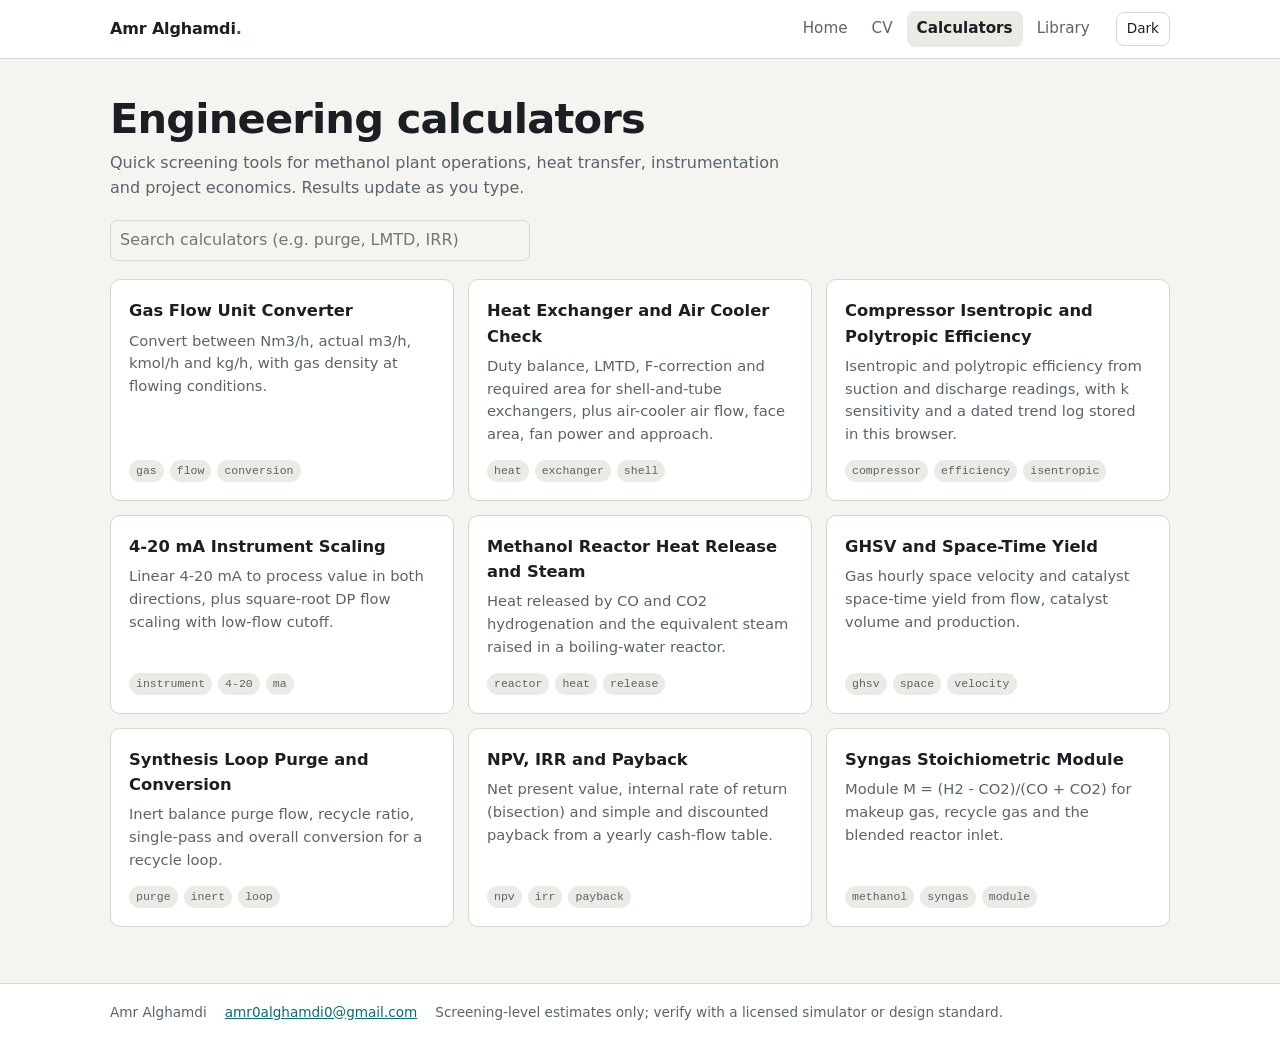
==== docs/calculators.html @ 0ceb80ab "Add files via upload" ====
<!doctype html>
<html lang="en"><head><meta charset="utf-8"><meta name="viewport" content="width=device-width,initial-scale=1">
<title>Calculators | Amr Alghamdi</title><meta name="description" content="Engineering calculators">
<link rel="stylesheet" href="style.css"><script src="app.js"></script></head>
<body><header class="top"><div class="wrap"><a class="brand" href="index.html">Amr Alghamdi<span>.</span></a>
<nav class="main" aria-label="Main"><a href="index.html">Home</a><a href="cv.html">CV</a><a href="calculators.html" class="on" aria-current="page">Calculators</a><a href="library.html">Library</a></nav><button class="btn sm" id="theme" type="button">Theme</button></div></header>
<main><div class="wrap"><h1>Engineering calculators</h1><p class="lead">Quick screening tools for methanol plant operations, heat transfer, instrumentation and project economics. Results update as you type.</p>
<input class="search" id="q" type="search" placeholder="Search calculators (e.g. purge, LMTD, IRR)" aria-label="Search calculators">
<div class="grid"><a class="card" href="calc/gas-flow.html" data-k="gas flow unit converter gas flow conversion normal actual nm3 am3 kmol kg mass molar density convert between nm3/h, actual m3/h, kmol/h and kg/h, with gas density at flowing conditions."><h3>Gas Flow Unit Converter</h3><p>Convert between Nm3/h, actual m3/h, kmol/h and kg/h, with gas density at flowing conditions.</p><div class="tags"><span class=tag>gas</span><span class=tag>flow</span><span class=tag>conversion</span></div></a><a class="card" href="calc/heat-exchanger.html" data-k="heat exchanger and air cooler check heat exchanger shell tube air cooler fin fan lmtd bowman f correction area duty approach fan power duty balance, lmtd, f-correction and required area for shell-and-tube exchangers, plus air-cooler air flow, face area, fan power and approach."><h3>Heat Exchanger and Air Cooler Check</h3><p>Duty balance, LMTD, F-correction and required area for shell-and-tube exchangers, plus air-cooler air flow, face area, fan power and approach.</p><div class="tags"><span class=tag>heat</span><span class=tag>exchanger</span><span class=tag>shell</span></div></a><a class="card" href="calc/compressor-efficiency.html" data-k="compressor isentropic and polytropic efficiency compressor efficiency isentropic polytropic discharge temperature trend k cp cv power isentropic and polytropic efficiency from suction and discharge readings, with k sensitivity and a dated trend log stored in this browser."><h3>Compressor Isentropic and Polytropic Efficiency</h3><p>Isentropic and polytropic efficiency from suction and discharge readings, with k sensitivity and a dated trend log stored in this browser.</p><div class="tags"><span class=tag>compressor</span><span class=tag>efficiency</span><span class=tag>isentropic</span></div></a><a class="card" href="calc/instrument-scaling.html" data-k="4-20 ma instrument scaling instrument 4-20 ma scaling lrv urv transmitter dp flow square root cutoff linear 4-20 ma to process value in both directions, plus square-root dp flow scaling with low-flow cutoff."><h3>4-20 mA Instrument Scaling</h3><p>Linear 4-20 mA to process value in both directions, plus square-root DP flow scaling with low-flow cutoff.</p><div class="tags"><span class=tag>instrument</span><span class=tag>4-20</span><span class=tag>ma</span></div></a><a class="card" href="calc/reactor-heat.html" data-k="methanol reactor heat release and steam reactor heat release exotherm steam generation boiler water isothermal duty mw heat released by co and co2 hydrogenation and the equivalent steam raised in a boiling-water reactor."><h3>Methanol Reactor Heat Release and Steam</h3><p>Heat released by CO and CO2 hydrogenation and the equivalent steam raised in a boiling-water reactor.</p><div class="tags"><span class=tag>reactor</span><span class=tag>heat</span><span class=tag>release</span></div></a><a class="card" href="calc/ghsv-sty.html" data-k="ghsv and space-time yield ghsv space velocity sty space time yield catalyst productivity gas hourly space velocity and catalyst space-time yield from flow, catalyst volume and production."><h3>GHSV and Space-Time Yield</h3><p>Gas hourly space velocity and catalyst space-time yield from flow, catalyst volume and production.</p><div class="tags"><span class=tag>ghsv</span><span class=tag>space</span><span class=tag>velocity</span></div></a><a class="card" href="calc/loop-purge.html" data-k="synthesis loop purge and conversion purge inert loop recycle ratio conversion single pass overall methanol inert balance purge flow, recycle ratio, single-pass and overall conversion for a recycle loop."><h3>Synthesis Loop Purge and Conversion</h3><p>Inert balance purge flow, recycle ratio, single-pass and overall conversion for a recycle loop.</p><div class="tags"><span class=tag>purge</span><span class=tag>inert</span><span class=tag>loop</span></div></a><a class="card" href="calc/npv-irr.html" data-k="npv, irr and payback npv irr payback discounted cash flow feasibility finance investment net present value, internal rate of return (bisection) and simple and discounted payback from a yearly cash-flow table."><h3>NPV, IRR and Payback</h3><p>Net present value, internal rate of return (bisection) and simple and discounted payback from a yearly cash-flow table.</p><div class="tags"><span class=tag>npv</span><span class=tag>irr</span><span class=tag>payback</span></div></a><a class="card" href="calc/syngas-module.html" data-k="syngas stoichiometric module methanol syngas module stoichiometric number sn h2 co co2 recycle makeup module m = (h2 - co2)/(co + co2) for makeup gas, recycle gas and the blended reactor inlet."><h3>Syngas Stoichiometric Module</h3><p>Module M = (H2 - CO2)/(CO + CO2) for makeup gas, recycle gas and the blended reactor inlet.</p><div class="tags"><span class=tag>methanol</span><span class=tag>syngas</span><span class=tag>module</span></div></a></div><p id="noresult" class="empty" hidden>No calculators match that search.</p></div></main>
<footer class="ft"><div class="wrap"><span>Amr Alghamdi</span><a href="mailto:amr0alghamdi0@gmail.com">amr0alghamdi0@gmail.com</a><span id="disc">Screening-level estimates only; verify with a licensed simulator or design standard.</span></div></footer>
</body></html>
---- docs/style.css ----
:root{--bg:#f5f4f0;--sf:#fff;--sf2:#eceae4;--tx:#1b1f23;--mu:#5a636c;--bd:#d9d6ce;--ac:#0d6a6e;--ach:#09514f;--act:#fff;
--ok:#1f7a3a;--wa:#9a6400;--er:#b42318;--okb:#e3f3e7;--wab:#fbf0d9;--erb:#fde7e5;--r:10px;
--sans:ui-sans-serif,system-ui,-apple-system,"Segoe UI",Roboto,"Helvetica Neue",Arial,sans-serif;
--mono:ui-monospace,"SF Mono","Cascadia Mono",Consolas,"Liberation Mono",monospace;color-scheme:light}
@media (prefers-color-scheme:dark){:root:not([data-theme=light]){--bg:#101315;--sf:#171b1e;--sf2:#1f2427;--tx:#e6e8ea;--mu:#9aa3ab;--bd:#2d3337;--ac:#4fb6b2;--ach:#73cbc7;--act:#06201f;--ok:#5cc47c;--wa:#e0aa4a;--er:#f2766b;--okb:#13281b;--wab:#2e2410;--erb:#341714;color-scheme:dark}}
[data-theme=dark]{--bg:#101315;--sf:#171b1e;--sf2:#1f2427;--tx:#e6e8ea;--mu:#9aa3ab;--bd:#2d3337;--ac:#4fb6b2;--ach:#73cbc7;--act:#06201f;--ok:#5cc47c;--wa:#e0aa4a;--er:#f2766b;--okb:#13281b;--wab:#2e2410;--erb:#341714;color-scheme:dark}
*{box-sizing:border-box}[hidden]{display:none!important}html{-webkit-text-size-adjust:100%}
body{margin:0;background:var(--bg);color:var(--tx);font:16px/1.55 var(--sans);display:flex;flex-direction:column;min-height:100vh}
a{color:var(--ac)}a:hover{color:var(--ach)}
.wrap{width:100%;max-width:1100px;margin:0 auto;padding:0 20px}
header.top{border-bottom:1px solid var(--bd);background:var(--sf);position:sticky;top:0;z-index:5}
header.top .wrap{display:flex;align-items:center;gap:16px;min-height:58px;flex-wrap:wrap}
.brand{font-weight:700;text-decoration:none;color:var(--tx);letter-spacing:-.01em;margin-right:auto}
.brand span{color:var(--ac)}
nav.main{display:flex;gap:4px;flex-wrap:wrap}
nav.main a{text-decoration:none;color:var(--mu);padding:6px 10px;border-radius:8px;font-size:.95rem}
nav.main a:hover{color:var(--tx);background:var(--sf2)}nav.main a.on{color:var(--tx);background:var(--sf2);font-weight:600}
main{flex:1;padding:36px 0 56px}
h1{font-size:clamp(1.7rem,1.2rem + 2vw,2.6rem);line-height:1.15;letter-spacing:-.02em;margin:0 0 8px}
h2{font-size:1.2rem;margin:28px 0 10px}h3{font-size:1rem;margin:18px 0 8px}
.lead{color:var(--mu);max-width:68ch;margin:0 0 20px}
.btn{display:inline-flex;align-items:center;gap:6px;border:1px solid var(--bd);background:var(--sf);color:var(--tx);padding:9px 16px;border-radius:8px;font:inherit;font-size:.95rem;cursor:pointer;text-decoration:none}
.btn:hover{border-color:var(--ac);color:var(--tx)}.btn.pri{background:var(--ac);color:var(--act);border-color:var(--ac)}.btn.pri:hover{background:var(--ach)}
.btn.sm{padding:5px 10px;font-size:.85rem}
.row{display:flex;gap:10px;flex-wrap:wrap;align-items:center}
:focus-visible{outline:2px solid var(--ac);outline-offset:2px}
.hero{padding:24px 0 8px;max-width:760px}.kicker{font-family:var(--mono);font-size:.8rem;text-transform:uppercase;letter-spacing:.08em;color:var(--ac);margin:0 0 10px}
.hero .t{font-size:1.15rem;color:var(--mu);margin:0 0 18px}.hero p.s{max-width:66ch}
.panel{background:var(--sf);border:1px solid var(--bd);border-radius:var(--r);padding:20px}
.grid{display:grid;grid-template-columns:repeat(auto-fill,minmax(260px,1fr));gap:14px}
.card{display:flex;flex-direction:column;gap:6px;background:var(--sf);border:1px solid var(--bd);border-radius:var(--r);padding:18px;text-decoration:none;color:var(--tx);transition:border-color .15s,transform .15s}
.card:hover{border-color:var(--ac);transform:translateY(-1px);color:var(--tx)}.card h3{margin:0;font-size:1.02rem}.card p{margin:0;color:var(--mu);font-size:.92rem}
.tags{display:flex;gap:6px;flex-wrap:wrap;margin-top:auto;padding-top:8px}.tag{font-family:var(--mono);font-size:.72rem;padding:2px 7px;border-radius:99px;background:var(--sf2);color:var(--mu)}
input,select{font:inherit;color:var(--tx);background:var(--bg);border:1px solid var(--bd);border-radius:7px;padding:7px 9px;width:100%;min-width:0}
input:focus,select:focus{border-color:var(--ac);outline:none;box-shadow:0 0 0 3px color-mix(in srgb,var(--ac) 25%,transparent)}
input[aria-invalid=true]{border-color:var(--er);background:var(--erb)}
.search{max-width:420px;margin:0 0 18px}
.calc{display:grid;grid-template-columns:minmax(0,1.1fr) minmax(0,1fr);gap:20px;align-items:start}
.calc .out{position:sticky;top:78px}
fieldset{border:1px solid var(--bd);border-radius:var(--r);padding:12px 14px 14px;margin:0 0 14px;background:var(--sf)}
legend{font-weight:600;padding:0 6px;font-size:.95rem}
.f{display:grid;grid-template-columns:minmax(0,1fr) 130px 76px;gap:8px;align-items:center;padding:4px 0}
.f label{font-size:.92rem}.f .u{font-family:var(--mono);font-size:.78rem;color:var(--mu)}
.f2{display:grid;grid-template-columns:repeat(auto-fit,minmax(150px,1fr));gap:8px}
table{border-collapse:collapse;width:100%;font-size:.92rem}
th,td{text-align:left;padding:6px 8px;border-bottom:1px solid var(--bd);vertical-align:middle}
th{font-weight:600;color:var(--mu);font-size:.8rem;text-transform:uppercase;letter-spacing:.04em}
td.n{font-family:var(--mono);text-align:right;white-space:nowrap;font-variant-numeric:tabular-nums}td.u{font-family:var(--mono);color:var(--mu);font-size:.8rem;width:1%;white-space:nowrap}
tr.sec td{font-weight:600;background:var(--sf2);border-bottom:none}
tr.key td{font-weight:700}tr.key td.n{color:var(--ac)}
.msg{border-radius:8px;padding:9px 12px;margin:8px 0;font-size:.9rem}
.msg.er{background:var(--erb);color:var(--er)}.msg.wa{background:var(--wab);color:var(--wa)}.msg.ok{background:var(--okb);color:var(--ok)}
.badge{display:inline-block;padding:2px 9px;border-radius:99px;font-size:.78rem;font-weight:700}
.b-ok{background:var(--okb);color:var(--ok)}.b-wa{background:var(--wab);color:var(--wa)}.b-er{background:var(--erb);color:var(--er)}
.tabs{display:flex;gap:6px;margin:0 0 12px}.tabs button[aria-selected=true]{background:var(--ac);color:var(--act);border-color:var(--ac)}
.doc{max-width:78ch}.doc code,.eq{font-family:var(--mono);font-size:.86rem}
.eq{display:block;background:var(--sf2);border-radius:8px;padding:10px 12px;margin:6px 0;white-space:pre-wrap;overflow-x:auto}
.doc li{margin:4px 0}
.cv-frame{width:100%;height:78vh;min-height:480px;border:1px solid var(--bd);border-radius:var(--r);background:var(--sf2)}
.tbl-in td{padding:4px}.tbl-in input{padding:5px 7px}
.chart svg{width:100%;height:auto;display:block}.chart .ax{stroke:var(--bd)}.chart text{fill:var(--mu);font:11px var(--mono)}
.muted{color:var(--mu)}.small{font-size:.85rem}.empty{padding:24px;text-align:center;color:var(--mu)}
footer.ft{border-top:1px solid var(--bd);padding:18px 0;font-size:.85rem;color:var(--mu);background:var(--sf)}
footer.ft .wrap{display:flex;gap:6px 18px;flex-wrap:wrap}
@media (max-width:860px){.calc{grid-template-columns:minmax(0,1fr)}.calc .out{position:static}}
@media (max-width:480px){.f{grid-template-columns:minmax(0,1fr) 110px;}.f .u{grid-column:2;margin-top:-4px}main{padding:24px 0 40px}}
@media print{:root{--bg:#fff;--sf:#fff;--sf2:#f1f1f1;--tx:#000;--mu:#333;--bd:#bbb;--ac:#000}header.top,.noprint,.tabs,.btn,.search{display:none!important}
body{font-size:11pt}.calc{grid-template-columns:1fr 1fr}.calc .out{position:static}main{padding:0}a{color:#000}fieldset,.panel,.card{break-inside:avoid}}
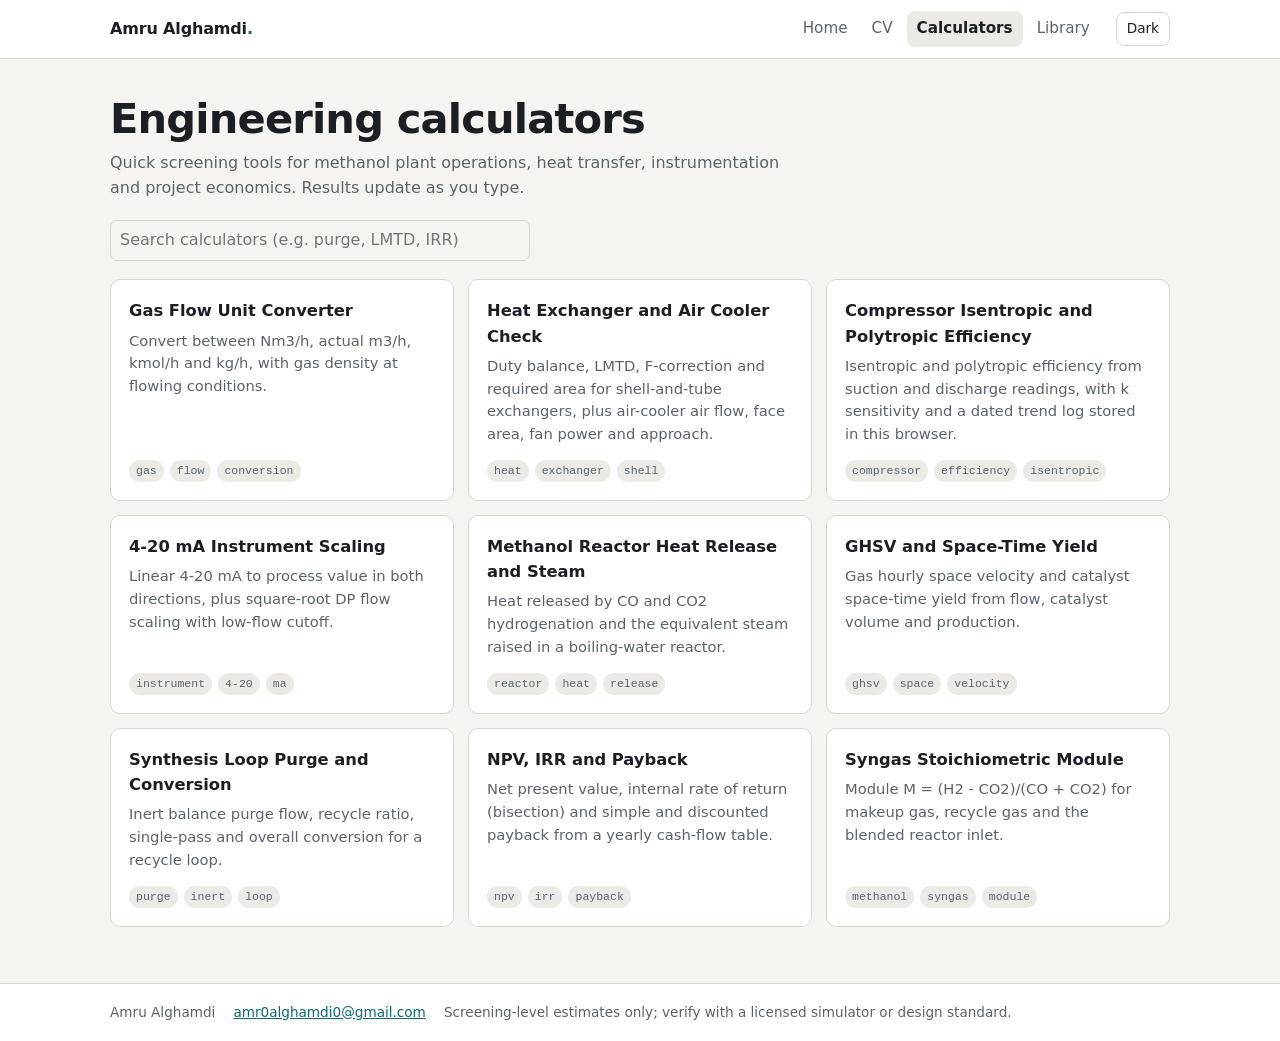
==== commit f2bb7fa9: "Add files via upload" ====
--- a/docs/calculators.html
+++ b/docs/calculators.html
@@ -1,11 +1,11 @@
 <!doctype html>
 <html lang="en"><head><meta charset="utf-8"><meta name="viewport" content="width=device-width,initial-scale=1">
-<title>Calculators | Amr Alghamdi</title><meta name="description" content="Engineering calculators">
+<title>Calculators | Amru Alghamdi</title><meta name="description" content="Engineering calculators">
 <link rel="stylesheet" href="style.css"><script src="app.js"></script></head>
-<body><header class="top"><div class="wrap"><a class="brand" href="index.html">Amr Alghamdi<span>.</span></a>
+<body><header class="top"><div class="wrap"><a class="brand" href="index.html">Amru Alghamdi<span>.</span></a>
 <nav class="main" aria-label="Main"><a href="index.html">Home</a><a href="cv.html">CV</a><a href="calculators.html" class="on" aria-current="page">Calculators</a><a href="library.html">Library</a></nav><button class="btn sm" id="theme" type="button">Theme</button></div></header>
 <main><div class="wrap"><h1>Engineering calculators</h1><p class="lead">Quick screening tools for methanol plant operations, heat transfer, instrumentation and project economics. Results update as you type.</p>
 <input class="search" id="q" type="search" placeholder="Search calculators (e.g. purge, LMTD, IRR)" aria-label="Search calculators">
 <div class="grid"><a class="card" href="calc/gas-flow.html" data-k="gas flow unit converter gas flow conversion normal actual nm3 am3 kmol kg mass molar density convert between nm3/h, actual m3/h, kmol/h and kg/h, with gas density at flowing conditions."><h3>Gas Flow Unit Converter</h3><p>Convert between Nm3/h, actual m3/h, kmol/h and kg/h, with gas density at flowing conditions.</p><div class="tags"><span class=tag>gas</span><span class=tag>flow</span><span class=tag>conversion</span></div></a><a class="card" href="calc/heat-exchanger.html" data-k="heat exchanger and air cooler check heat exchanger shell tube air cooler fin fan lmtd bowman f correction area duty approach fan power duty balance, lmtd, f-correction and required area for shell-and-tube exchangers, plus air-cooler air flow, face area, fan power and approach."><h3>Heat Exchanger and Air Cooler Check</h3><p>Duty balance, LMTD, F-correction and required area for shell-and-tube exchangers, plus air-cooler air flow, face area, fan power and approach.</p><div class="tags"><span class=tag>heat</span><span class=tag>exchanger</span><span class=tag>shell</span></div></a><a class="card" href="calc/compressor-efficiency.html" data-k="compressor isentropic and polytropic efficiency compressor efficiency isentropic polytropic discharge temperature trend k cp cv power isentropic and polytropic efficiency from suction and discharge readings, with k sensitivity and a dated trend log stored in this browser."><h3>Compressor Isentropic and Polytropic Efficiency</h3><p>Isentropic and polytropic efficiency from suction and discharge readings, with k sensitivity and a dated trend log stored in this browser.</p><div class="tags"><span class=tag>compressor</span><span class=tag>efficiency</span><span class=tag>isentropic</span></div></a><a class="card" href="calc/instrument-scaling.html" data-k="4-20 ma instrument scaling instrument 4-20 ma scaling lrv urv transmitter dp flow square root cutoff linear 4-20 ma to process value in both directions, plus square-root dp flow scaling with low-flow cutoff."><h3>4-20 mA Instrument Scaling</h3><p>Linear 4-20 mA to process value in both directions, plus square-root DP flow scaling with low-flow cutoff.</p><div class="tags"><span class=tag>instrument</span><span class=tag>4-20</span><span class=tag>ma</span></div></a><a class="card" href="calc/reactor-heat.html" data-k="methanol reactor heat release and steam reactor heat release exotherm steam generation boiler water isothermal duty mw heat released by co and co2 hydrogenation and the equivalent steam raised in a boiling-water reactor."><h3>Methanol Reactor Heat Release and Steam</h3><p>Heat released by CO and CO2 hydrogenation and the equivalent steam raised in a boiling-water reactor.</p><div class="tags"><span class=tag>reactor</span><span class=tag>heat</span><span class=tag>release</span></div></a><a class="card" href="calc/ghsv-sty.html" data-k="ghsv and space-time yield ghsv space velocity sty space time yield catalyst productivity gas hourly space velocity and catalyst space-time yield from flow, catalyst volume and production."><h3>GHSV and Space-Time Yield</h3><p>Gas hourly space velocity and catalyst space-time yield from flow, catalyst volume and production.</p><div class="tags"><span class=tag>ghsv</span><span class=tag>space</span><span class=tag>velocity</span></div></a><a class="card" href="calc/loop-purge.html" data-k="synthesis loop purge and conversion purge inert loop recycle ratio conversion single pass overall methanol inert balance purge flow, recycle ratio, single-pass and overall conversion for a recycle loop."><h3>Synthesis Loop Purge and Conversion</h3><p>Inert balance purge flow, recycle ratio, single-pass and overall conversion for a recycle loop.</p><div class="tags"><span class=tag>purge</span><span class=tag>inert</span><span class=tag>loop</span></div></a><a class="card" href="calc/npv-irr.html" data-k="npv, irr and payback npv irr payback discounted cash flow feasibility finance investment net present value, internal rate of return (bisection) and simple and discounted payback from a yearly cash-flow table."><h3>NPV, IRR and Payback</h3><p>Net present value, internal rate of return (bisection) and simple and discounted payback from a yearly cash-flow table.</p><div class="tags"><span class=tag>npv</span><span class=tag>irr</span><span class=tag>payback</span></div></a><a class="card" href="calc/syngas-module.html" data-k="syngas stoichiometric module methanol syngas module stoichiometric number sn h2 co co2 recycle makeup module m = (h2 - co2)/(co + co2) for makeup gas, recycle gas and the blended reactor inlet."><h3>Syngas Stoichiometric Module</h3><p>Module M = (H2 - CO2)/(CO + CO2) for makeup gas, recycle gas and the blended reactor inlet.</p><div class="tags"><span class=tag>methanol</span><span class=tag>syngas</span><span class=tag>module</span></div></a></div><p id="noresult" class="empty" hidden>No calculators match that search.</p></div></main>
-<footer class="ft"><div class="wrap"><span>Amr Alghamdi</span><a href="mailto:amr0alghamdi0@gmail.com">amr0alghamdi0@gmail.com</a><span id="disc">Screening-level estimates only; verify with a licensed simulator or design standard.</span></div></footer>
+<footer class="ft"><div class="wrap"><span>Amru Alghamdi</span><a href="mailto:amr0alghamdi0@gmail.com">amr0alghamdi0@gmail.com</a><span id="disc">Screening-level estimates only; verify with a licensed simulator or design standard.</span></div></footer>
 </body></html>
